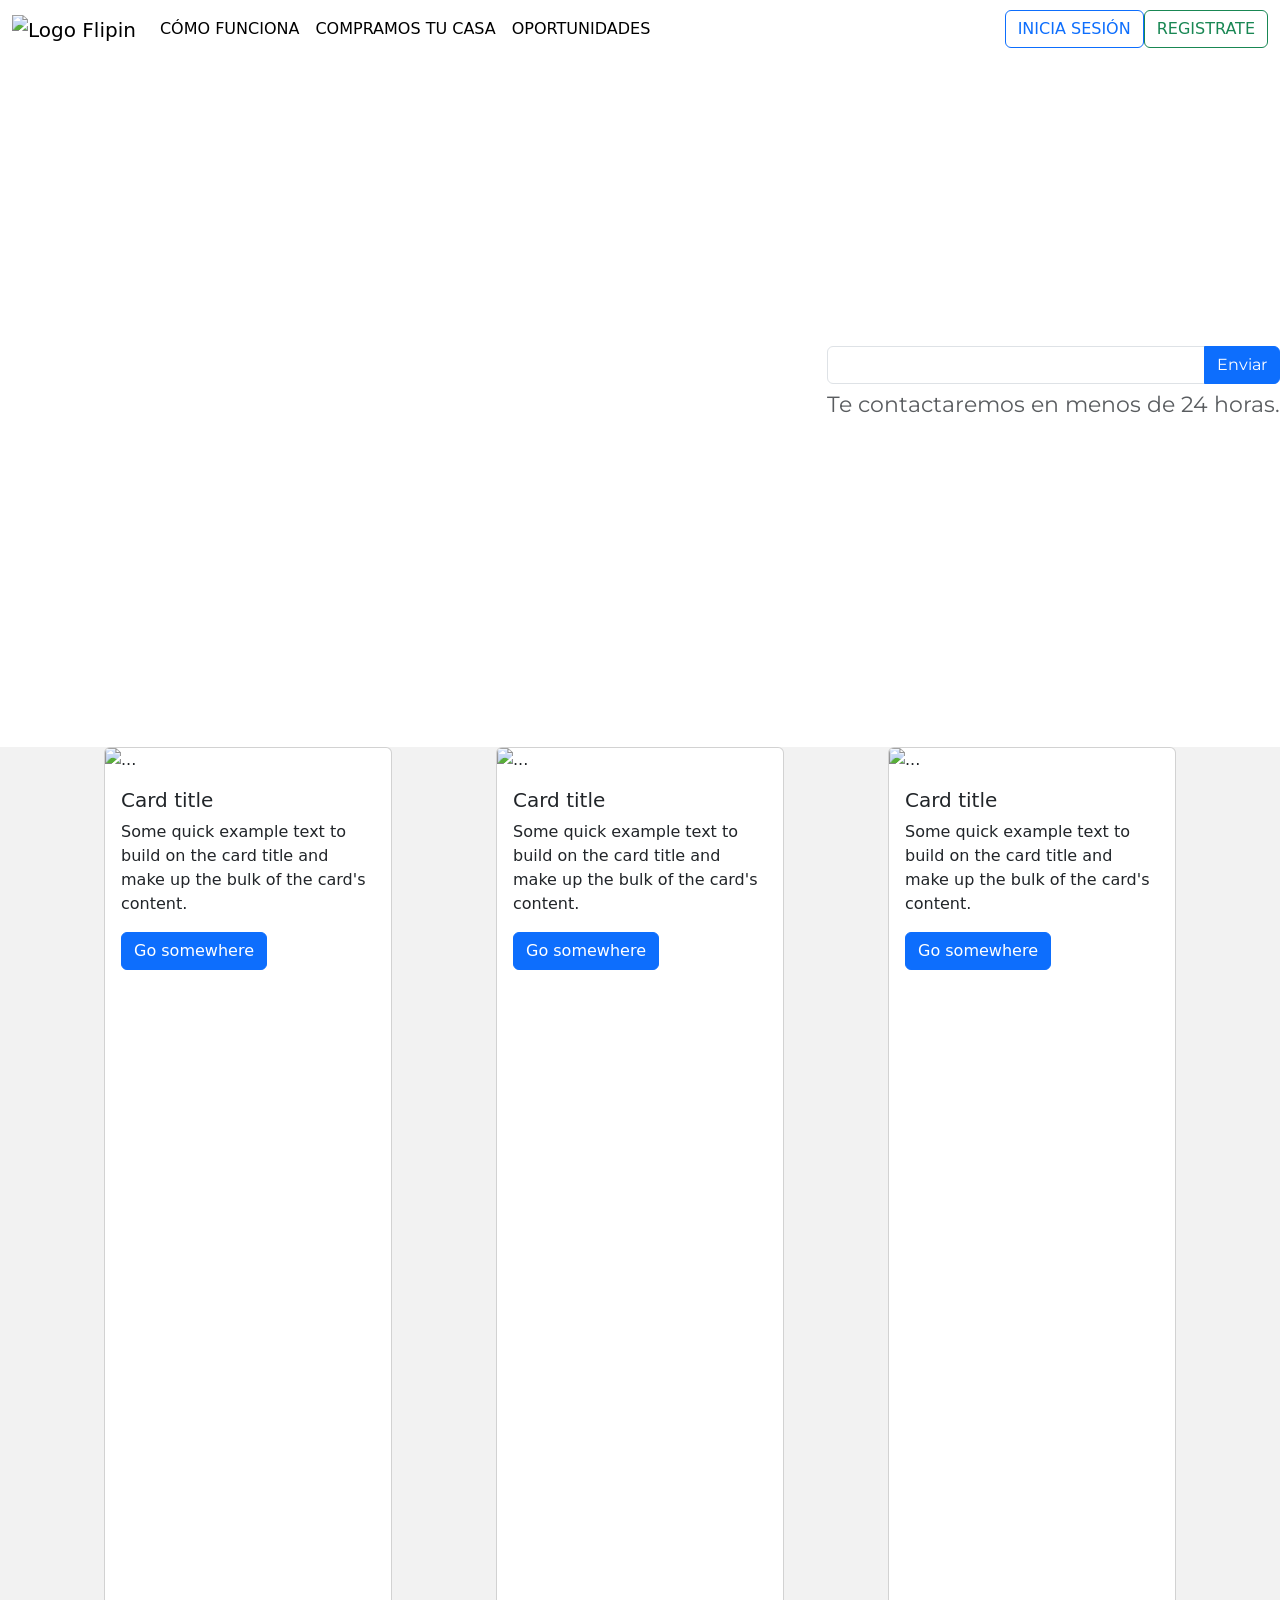
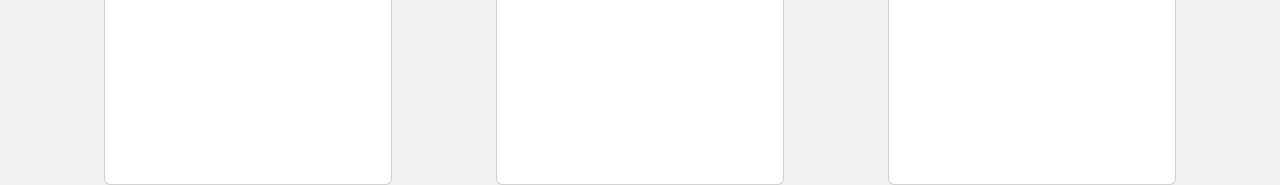
==== index.html @ d40fdd24 "Se mueve index fuera de las carpetas" ====
<!DOCTYPE html>
<html lang="en">
  <head>
    <meta charset="UTF-8" />
    <meta http-equiv="X-UA-Compatible" content="IE=edge" />
    <meta name="viewport" content="width=device-width, initial-scale=1.0" />
    <link
      href="https://cdn.jsdelivr.net/npm/bootstrap@5.1.3/dist/css/bootstrap.min.css"
      rel="stylesheet"
      integrity="sha384-1BmE4kWBq78iYhFldvKuhfTAU6auU8tT94WrHftjDbrCEXSU1oBoqyl2QvZ6jIW3"
      crossorigin="anonymous"
    />
    <link rel="stylesheet" href="./../styles/style.css" />
    <link
      href="https://fonts.googleapis.com/css2?family=Montserrat:wght@300;400;500;600;700&display=swap"
      rel="stylesheet"
    />
    <title>Flipin</title>
  </head>
  <body>
    <!-- HEADER -->
    <div class="header">
      <nav class="navbar navbar-expand-lg navbar-light bg-white">
        <div class="container-fluid">
          <a class="navbar-brand" href="#">
            <img
              id="logo-flipin"
              src="images/logo-color.svg"
              alt="Logo Flipin"
            />
          </a>
          <button
            class="navbar-toggler"
            type="button"
            data-bs-toggle="collapse"
            data-bs-target="#navbarSupportedContent"
            aria-controls="navbarSupportedContent"
            aria-expanded="false"
            aria-label="Toggle navigation"
          >
            <span class="navbar-toggler-icon"></span>
          </button>
          <div class="collapse navbar-collapse" id="navbarSupportedContent">
            <ul class="navbar-nav me-auto mb-2 mb-lg-0">
              <li class="nav-item">
                <a class="nav-link active" aria-current="page" href="#"
                  >CÓMO FUNCIONA</a
                >
              </li>
              <li class="nav-item">
                <a class="nav-link active" href="#">COMPRAMOS TU CASA</a>
              </li>
              <li class="nav-item">
                <a class="nav-link active" href="#">OPORTUNIDADES</a>
              </li>
            </ul>
            <button class="btn btn-outline-primary" type="button">
              INICIA SESIÓN
            </button>
            <button class="btn btn-outline-success" type="button">
              REGISTRATE
            </button>
          </div>
        </div>
      </nav>
    </div>
    <!-- JUMBOTRON  -->
    <div class="jumbotron">
      <video autoplay muted loop id="myVideo">
        <source src="./videos/Portada Facebook.mp4" type="video/mp4" />
      </video>
      <div class="overlay">
        <p1>
          Dale la vuelta a tus finanzas<br />
          Invierte en flipping inmobiliario
        </p1>
      </div>
      <div class="overlay2">
        <form>
          <div class="mb-3">
            <label for="exampleInputEmail1" class="form-label"
              >¿Deseas más información?</label
            >
            <div class="input-group">
                <input
              type="email"
              class="form-control"
              id="exampleInputEmail1"
              aria-describedby="emailHelp"
            />
            <button type="submit" class="btn btn-primary">Enviar</button>
            </div>            
            <div id="emailHelp" class="form-text">
              Te contactaremos en menos de 24 horas.
            </div>
          </div>
        </form>
      </div>
    </div>
    <!-- ADICIONALES -->
    <div class="adicionales">
        <div class="card" style="width: 18rem;">
            <img src="..." class="card-img-top" alt="...">
            <div class="card-body">
              <h5 class="card-title">Card title</h5>
              <p class="card-text">Some quick example text to build on the card title and make up the bulk of the card's content.</p>
              <a href="#" class="btn btn-primary">Go somewhere</a>
            </div>
          </div>
          <div class="card" style="width: 18rem;">
            <img src="..." class="card-img-top" alt="...">
            <div class="card-body">
              <h5 class="card-title">Card title</h5>
              <p class="card-text">Some quick example text to build on the card title and make up the bulk of the card's content.</p>
              <a href="#" class="btn btn-primary">Go somewhere</a>
            </div>
          </div>
          <div class="card" style="width: 18rem;">
            <img src="..." class="card-img-top" alt="...">
            <div class="card-body">
              <h5 class="card-title">Card title</h5>
              <p class="card-text">Some quick example text to build on the card title and make up the bulk of the card's content.</p>
              <a href="#" class="btn btn-primary">Go somewhere</a>
            </div>
          </div>
    </div>
  </body>
</html>
---- styles/style.css ----
.body{
    font-family: 'Montserrat', sans-serif;
    color: #fff;
}

.header{
    width: 100%;
    height: 100px;
}

#logo-flipin{
    max-width: 150px;
    height: auto;
  }

.jumbotron{
    /* width: 100%; */
    /* height: 714px; */
    background: #fff;
}

#myVideo {
    /* position: fixed; */
    /* right: 0;
    bottom: 0; */
    width: 100%;
    /* height: 714px; */
    /* min-height: 100%; */
}

.overlay {
    position:absolute;
    top: 110px; 
    width: 100%;
    text-align: center;
    z-index:1;
    font-size: 5.5vw;  
    color:#fff;
    font-family: 'Montserrat', sans-serif;
}

.overlay2 {
    position:absolute;
    top: 300px; 
    right: 0px;
    /* left: 350px; */
    /* width: 100%; */
    text-align: end;
    z-index:1;
    font-size: 2vw;  
    color:#fff;
    font-family: 'Montserrat', sans-serif;
}

.adicionales{
    background: #f2f2f2;
    height: 1038px;
    display: flex;
    justify-content: space-evenly;
}
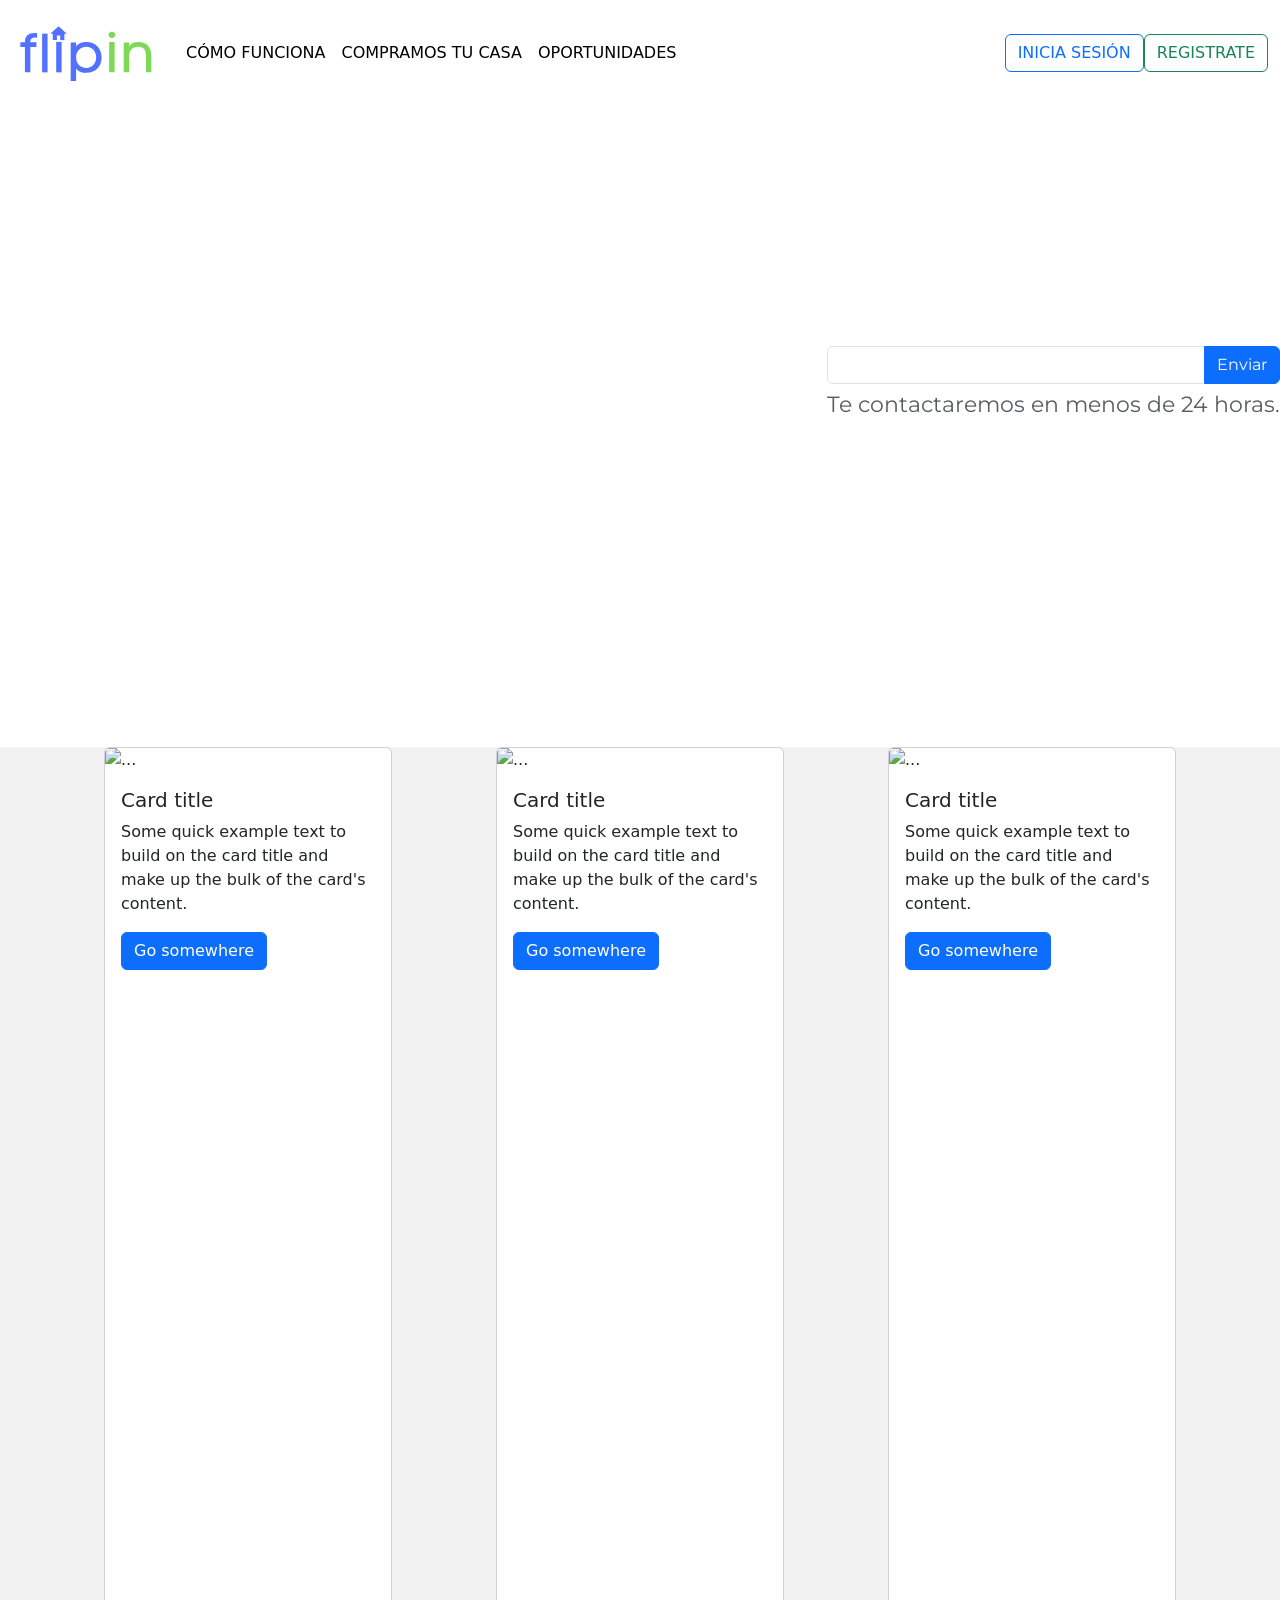
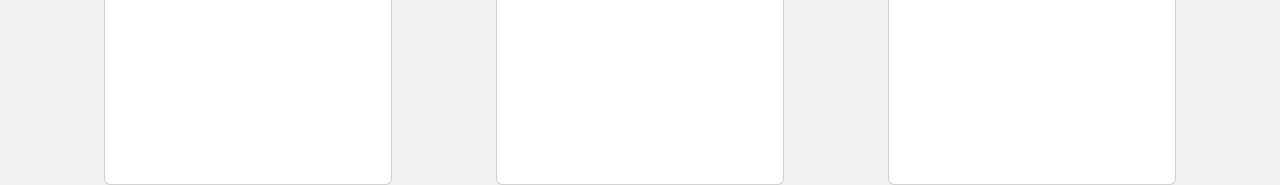
==== commit 4e3cb759: "modifico la ubicacion de los archivos" ====
--- a/index.html
+++ b/index.html
@@ -25,7 +25,7 @@
           <a class="navbar-brand" href="#">
             <img
               id="logo-flipin"
-              src="images/logo-color.svg"
+              src="./assets/images/logo-color.svg"
               alt="Logo Flipin"
             />
           </a>
@@ -67,7 +67,7 @@
     <!-- JUMBOTRON  -->
     <div class="jumbotron">
       <video autoplay muted loop id="myVideo">
-        <source src="./videos/Portada Facebook.mp4" type="video/mp4" />
+        <source src="./assets/videos/Portada Facebook.mp4" type="video/mp4" />
       </video>
       <div class="overlay">
         <p1>
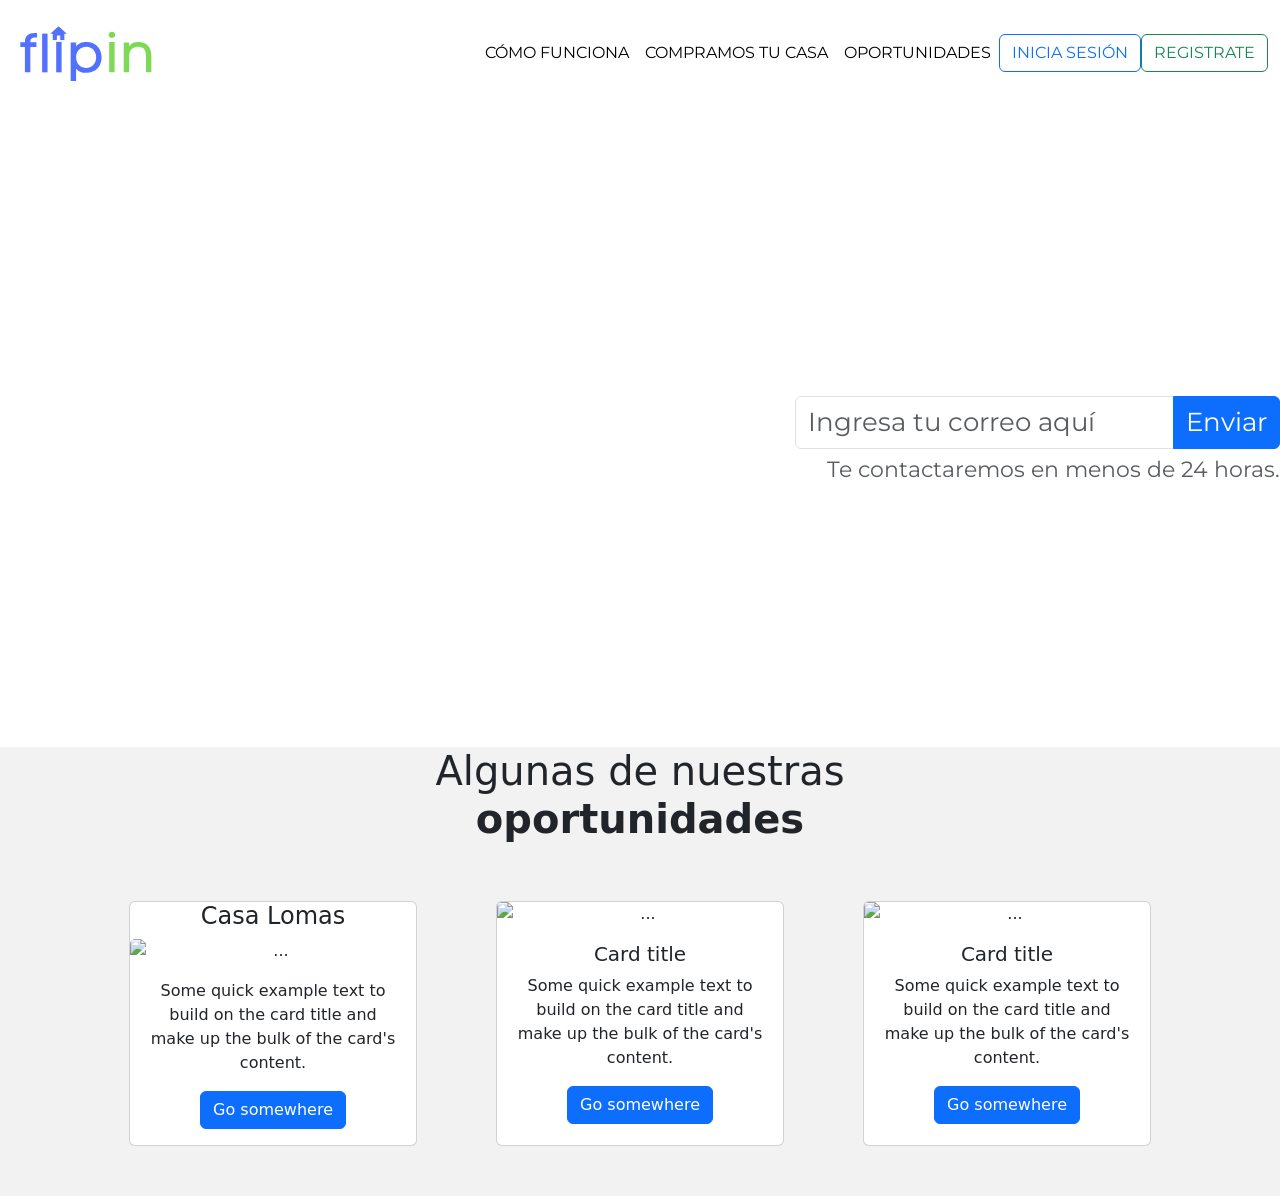
==== commit dc232f6e: "Agrego responsividad al jumbotron" ====
--- a/index.html
+++ b/index.html
@@ -10,7 +10,7 @@
       integrity="sha384-1BmE4kWBq78iYhFldvKuhfTAU6auU8tT94WrHftjDbrCEXSU1oBoqyl2QvZ6jIW3"
       crossorigin="anonymous"
     />
-    <link rel="stylesheet" href="./../styles/style.css" />
+    <link rel="stylesheet" href="./styles/style.css" />
     <link
       href="https://fonts.googleapis.com/css2?family=Montserrat:wght@300;400;500;600;700&display=swap"
       rel="stylesheet"
@@ -82,14 +82,15 @@
               >¿Deseas más información?</label
             >
             <div class="input-group">
-                <input
-              type="email"
-              class="form-control"
-              id="exampleInputEmail1"
-              aria-describedby="emailHelp"
-            />
-            <button type="submit" class="btn btn-primary">Enviar</button>
-            </div>            
+              <input
+                type="email"
+                class="form-control"
+                id="exampleInputEmail1"
+                aria-describedby="emailHelp"
+                placeholder="Ingresa tu correo aquí"
+              />
+              <button type="submit" class="btn btn-primary">Enviar</button>
+            </div>
             <div id="emailHelp" class="form-text">
               Te contactaremos en menos de 24 horas.
             </div>
@@ -99,30 +100,46 @@
     </div>
     <!-- ADICIONALES -->
     <div class="adicionales">
-        <div class="card" style="width: 18rem;">
-            <img src="..." class="card-img-top" alt="...">
-            <div class="card-body">
-              <h5 class="card-title">Card title</h5>
-              <p class="card-text">Some quick example text to build on the card title and make up the bulk of the card's content.</p>
-              <a href="#" class="btn btn-primary">Go somewhere</a>
-            </div>
+      <!-- titulo -->
+      <div>
+        <h1>Algunas de nuestras<br><b>oportunidades</b></h1>
+      </div>
+      <!-- cards -->
+      <div class="container-cards">
+        <div class="card" style="width: 18rem">
+          <h4 class="card-title">Casa Lomas</h4>
+          <img src="..." class="card-img-top" alt="..." />
+          <div class="card-body">
+            <p class="card-text">
+              Some quick example text to build on the card title and make up the
+              bulk of the card's content.
+            </p>
+            <a href="#" class="btn btn-primary">Go somewhere</a>
           </div>
-          <div class="card" style="width: 18rem;">
-            <img src="..." class="card-img-top" alt="...">
-            <div class="card-body">
-              <h5 class="card-title">Card title</h5>
-              <p class="card-text">Some quick example text to build on the card title and make up the bulk of the card's content.</p>
-              <a href="#" class="btn btn-primary">Go somewhere</a>
-            </div>
+        </div>
+        <div class="card" style="width: 18rem">
+          <img src="..." class="card-img-top" alt="..." />
+          <div class="card-body">
+            <h5 class="card-title">Card title</h5>
+            <p class="card-text">
+              Some quick example text to build on the card title and make up the
+              bulk of the card's content.
+            </p>
+            <a href="#" class="btn btn-primary">Go somewhere</a>
           </div>
-          <div class="card" style="width: 18rem;">
-            <img src="..." class="card-img-top" alt="...">
-            <div class="card-body">
-              <h5 class="card-title">Card title</h5>
-              <p class="card-text">Some quick example text to build on the card title and make up the bulk of the card's content.</p>
-              <a href="#" class="btn btn-primary">Go somewhere</a>
-            </div>
+        </div>
+        <div class="card" style="width: 18rem">
+          <img src="..." class="card-img-top" alt="..." />
+          <div class="card-body">
+            <h5 class="card-title">Card title</h5>
+            <p class="card-text">
+              Some quick example text to build on the card title and make up the
+              bulk of the card's content.
+            </p>
+            <a href="#" class="btn btn-primary">Go somewhere</a>
           </div>
+        </div>
+      </div>
     </div>
   </body>
 </html>
--- a/styles/style.css
+++ b/styles/style.css
@@ -1,11 +1,7 @@
-.body{
-    font-family: 'Montserrat', sans-serif;
-    color: #fff;
-}
-
 .header{
     width: 100%;
     height: 100px;
+    font-family: 'Montserrat', sans-serif;
 }
 
 #logo-flipin{
@@ -52,9 +48,77 @@
     font-family: 'Montserrat', sans-serif;
 }
 
+.input-group>.form-control, .input-group>.form-select{
+    font-size: 2vw;
+}
+
+.input-group .btn {
+    position: relative;
+    z-index: 2;
+    font-size: 2vw;
+}
+
 .adicionales{
     background: #f2f2f2;
-    height: 1038px;
+    text-align: center;
+}
+
+.container-cards{
     display: flex;
     justify-content: space-evenly;
+    padding: 50px;
+}
+
+.card-title{
+text-align: center;
+}
+
+
+
+
+
+/*#######MEDIA QUERIES#######*/
+
+/* Size web */
+@media (min-width: 1280px) and (max-width: 1440px) {
+    .navbar-expand-lg .navbar-collapse {
+        display: flex;
+        flex: none;
+    }
+
+    .overlay2{
+        top: 350px;
+    }
+}
+
+/* Size tablet */
+@media (min-width: 768px) and (max-width: 991px) {
+    .overlay2{
+        top: 250px;
+    }
+}
+
+/* Size tablet-landscape */
+@media (min-width: 992px) and (max-width: 1280px) {
+    .navbar-expand-lg .navbar-collapse {
+        display: flex;
+        flex: none;
+    }
+}
+
+/* Size mobile */
+@media (max-width: 478px) {
+
+    .overlay2{
+        top: 180px;
+    }
+}
+
+
+
+/* Size mobile-landscape */
+@media (max-width: 850px) and (orientation: landscape) {
+    .overlay2{
+        top: 240px;
+    }
 }
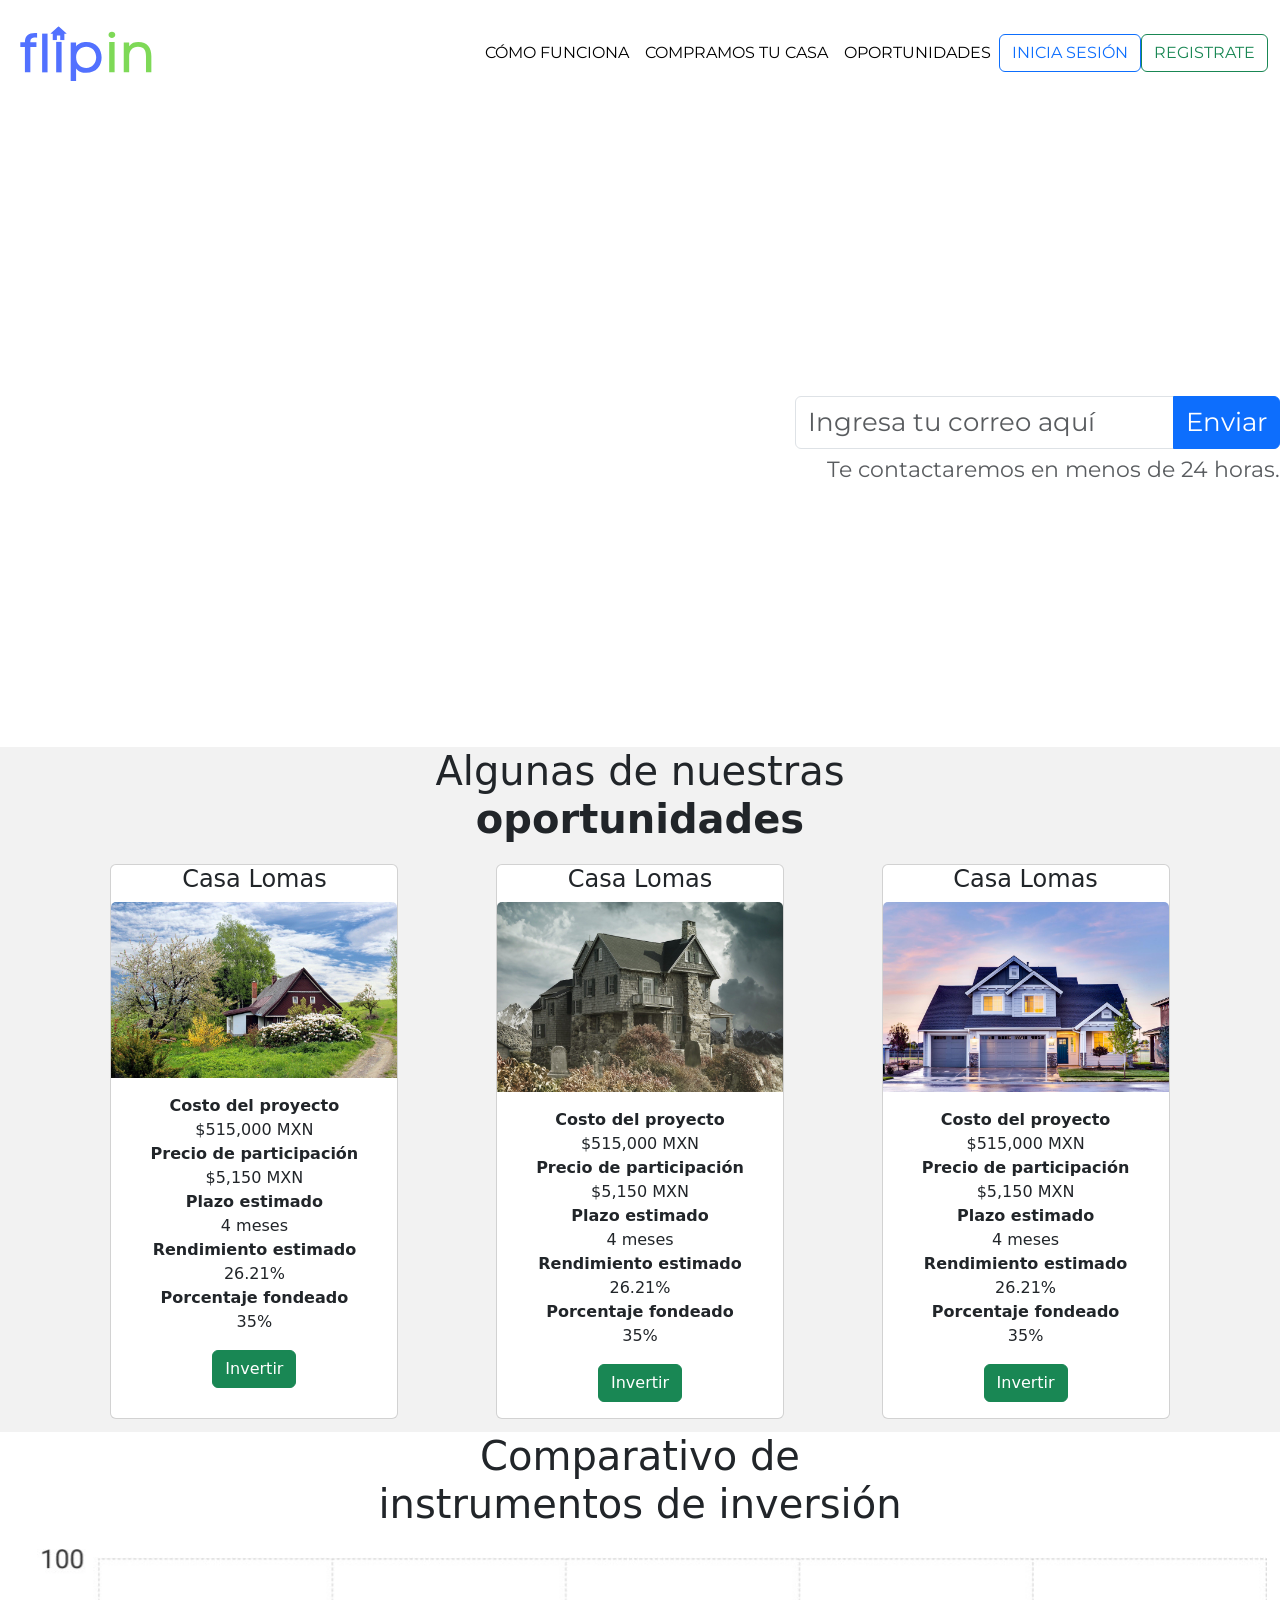
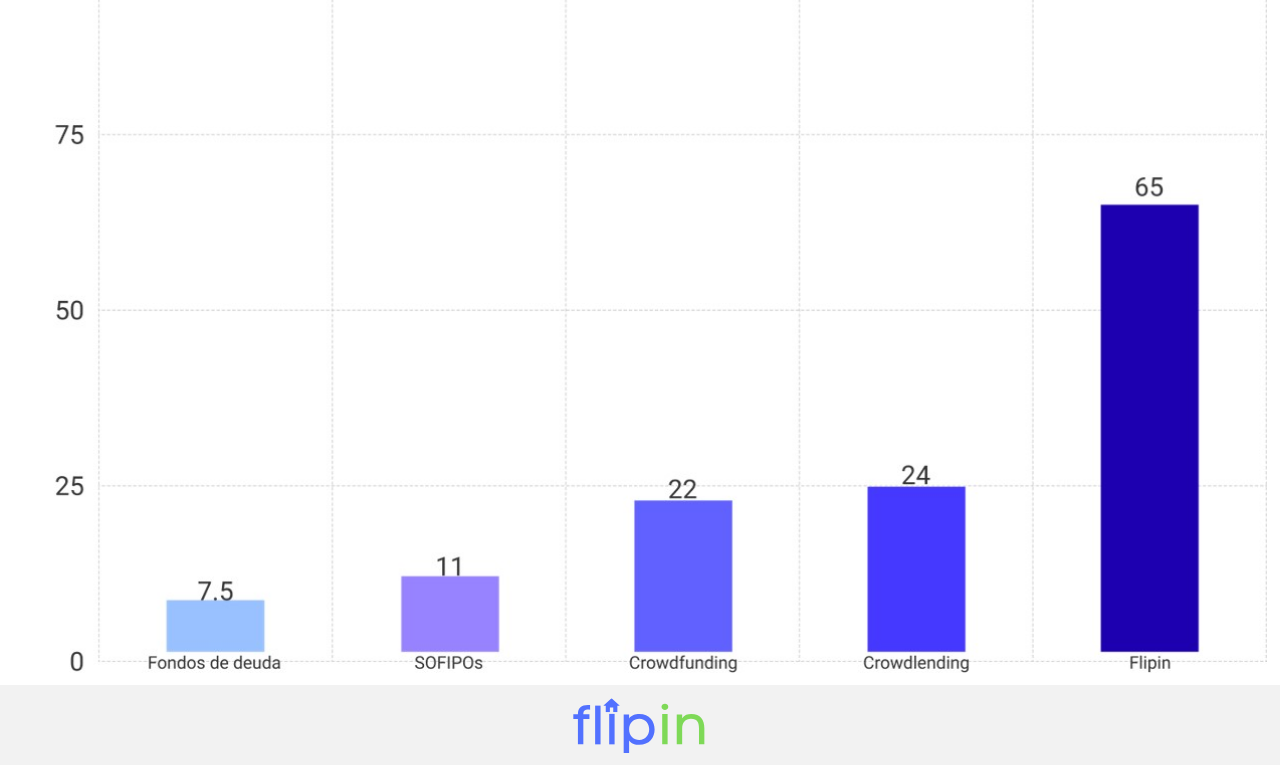
==== commit df5fc70b: "Agrego seccion blog y adicionales" ====
--- a/index.html
+++ b/index.html
@@ -98,8 +98,8 @@
         </form>
       </div>
     </div>
-    <!-- ADICIONALES -->
-    <div class="adicionales">
+    <!-- BLOG -->
+    <div class="blog">
       <!-- titulo -->
       <div>
         <h1>Algunas de nuestras<br><b>oportunidades</b></h1>
@@ -108,38 +108,64 @@
       <div class="container-cards">
         <div class="card" style="width: 18rem">
           <h4 class="card-title">Casa Lomas</h4>
-          <img src="..." class="card-img-top" alt="..." />
+          <img src="./assets/images/casa1.jpg" class="card-img-top" alt="..." />
           <div class="card-body">
             <p class="card-text">
-              Some quick example text to build on the card title and make up the
-              bulk of the card's content.
+              <b>Costo del proyecto</b><br>$515,000 MXN<br>
+              <b>Precio de participación</b><br>$5,150 MXN<br>
+              <b>Plazo estimado</b><br>4 meses<br>
+              <b>Rendimiento estimado</b><br>26.21%<br>
+              <b>Porcentaje fondeado</b><br>35%<br>
             </p>
-            <a href="#" class="btn btn-primary">Go somewhere</a>
+            <a href="#" class="btn btn-success">Invertir</a>
           </div>
         </div>
         <div class="card" style="width: 18rem">
-          <img src="..." class="card-img-top" alt="..." />
+          <h4 class="card-title">Casa Lomas</h4>
+          <img src="./assets/images/casa2.jpg" class="card-img-top" alt="..." />
           <div class="card-body">
-            <h5 class="card-title">Card title</h5>
             <p class="card-text">
-              Some quick example text to build on the card title and make up the
-              bulk of the card's content.
+              <b>Costo del proyecto</b><br>$515,000 MXN<br>
+              <b>Precio de participación</b><br>$5,150 MXN<br>
+              <b>Plazo estimado</b><br>4 meses<br>
+              <b>Rendimiento estimado</b><br>26.21%<br>
+              <b>Porcentaje fondeado</b><br>35%<br>
             </p>
-            <a href="#" class="btn btn-primary">Go somewhere</a>
+            <a href="#" class="btn btn-success">Invertir</a>
           </div>
         </div>
         <div class="card" style="width: 18rem">
-          <img src="..." class="card-img-top" alt="..." />
+          <h4 class="card-title">Casa Lomas</h4>
+          <img src="./assets/images/casa3.jpg" class="card-img-top" alt="..." />
           <div class="card-body">
-            <h5 class="card-title">Card title</h5>
             <p class="card-text">
-              Some quick example text to build on the card title and make up the
-              bulk of the card's content.
+              <b>Costo del proyecto</b><br>$515,000 MXN<br>
+              <b>Precio de participación</b><br>$5,150 MXN<br>
+              <b>Plazo estimado</b><br>4 meses<br>
+              <b>Rendimiento estimado</b><br>26.21%<br>
+              <b>Porcentaje fondeado</b><br>35%<br>
             </p>
-            <a href="#" class="btn btn-primary">Go somewhere</a>
+            <a href="#" class="btn btn-success">Invertir</a>
           </div>
         </div>
       </div>
     </div>
+    <!-- ADICIONALES -->
+    <div class="adicionales">
+      <h1>Comparativo de<br>instrumentos de inversión</h1>
+      <div class="chart">
+        <img id="chart-comparativo"
+        src="./assets/images/chart.jpg"
+        alt="Comparativo de instrumentos" />
+      </div>
+    </div>
+    <div class="footer">
+      <img
+      id="logo-flipin"
+      src="./assets/images/logo-color.svg"
+      alt="Logo Flipin"
+    />
+    </div>
+    <script src="https://cdn.jsdelivr.net/npm/bootstrap@5.1.3/dist/js/bootstrap.bundle.min.js" integrity="sha384-ka7Sk0Gln4gmtz2MlQnikT1wXgYsOg+OMhuP+IlRH9sENBO0LRn5q+8nbTov4+1p" crossorigin="anonymous"></script>
   </body>
 </html>
--- a/styles/style.css
+++ b/styles/style.css
@@ -10,18 +10,11 @@
   }
 
 .jumbotron{
-    /* width: 100%; */
-    /* height: 714px; */
     background: #fff;
 }
 
 #myVideo {
-    /* position: fixed; */
-    /* right: 0;
-    bottom: 0; */
     width: 100%;
-    /* height: 714px; */
-    /* min-height: 100%; */
 }
 
 .overlay {
@@ -39,8 +32,6 @@
     position:absolute;
     top: 300px; 
     right: 0px;
-    /* left: 350px; */
-    /* width: 100%; */
     text-align: end;
     z-index:1;
     font-size: 2vw;  
@@ -58,7 +49,7 @@
     font-size: 2vw;
 }
 
-.adicionales{
+.blog{
     background: #f2f2f2;
     text-align: center;
 }
@@ -66,16 +57,28 @@
 .container-cards{
     display: flex;
     justify-content: space-evenly;
-    padding: 50px;
+    padding: 1%;
 }
 
 .card-title{
 text-align: center;
 }
 
+.adicionales{
+    background: #fff;
+    text-align: center;
+}
 
+#chart-comparativo{
+    width: 100%;
+    height: auto;
+    padding: 1%;
+}
 
-
+.footer{
+    background: #f2f2f2;
+    text-align: center;
+}
 
 /*#######MEDIA QUERIES#######*/
 
@@ -110,7 +113,14 @@
 @media (max-width: 478px) {
 
     .overlay2{
-        top: 180px;
+        top: 170px;
+    }
+}
+
+@media (min-width: 479px) and (max-width: 767px) {
+
+    .overlay2{
+        top: 200px;
     }
 }
 
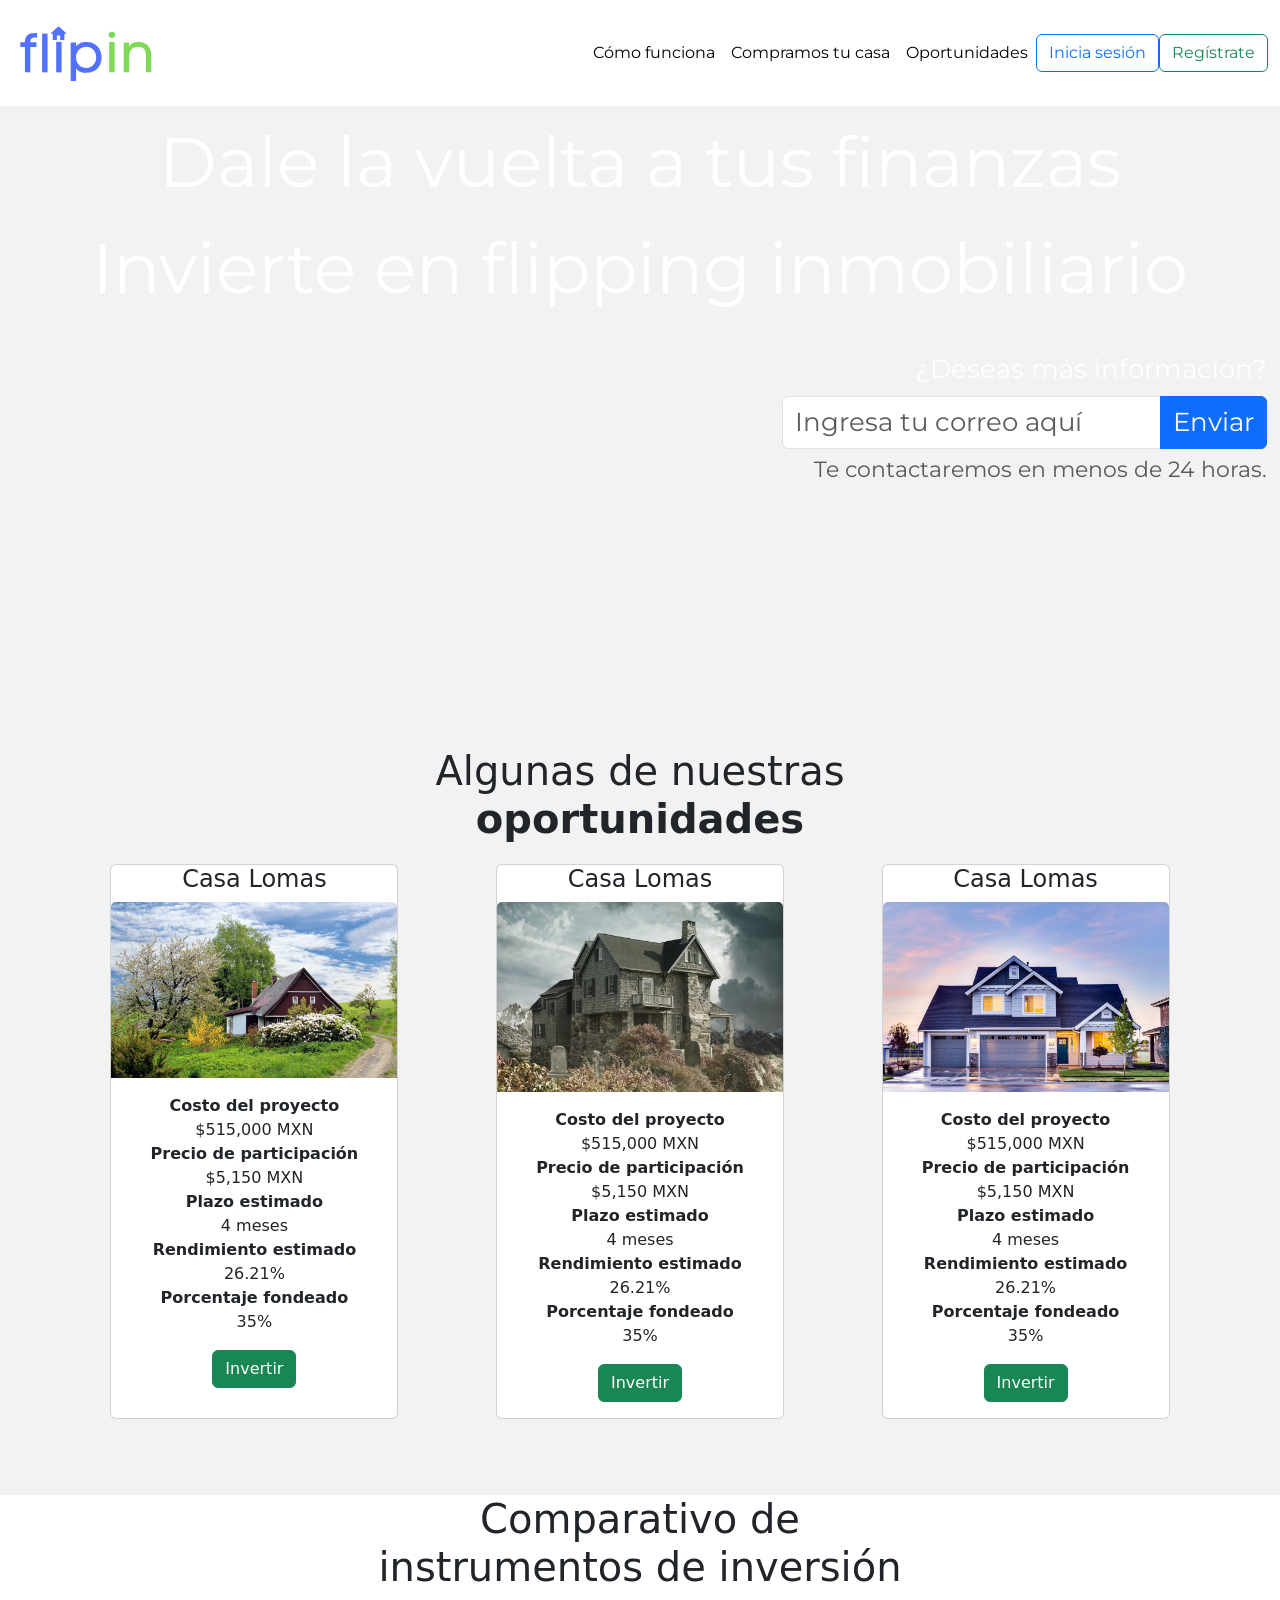
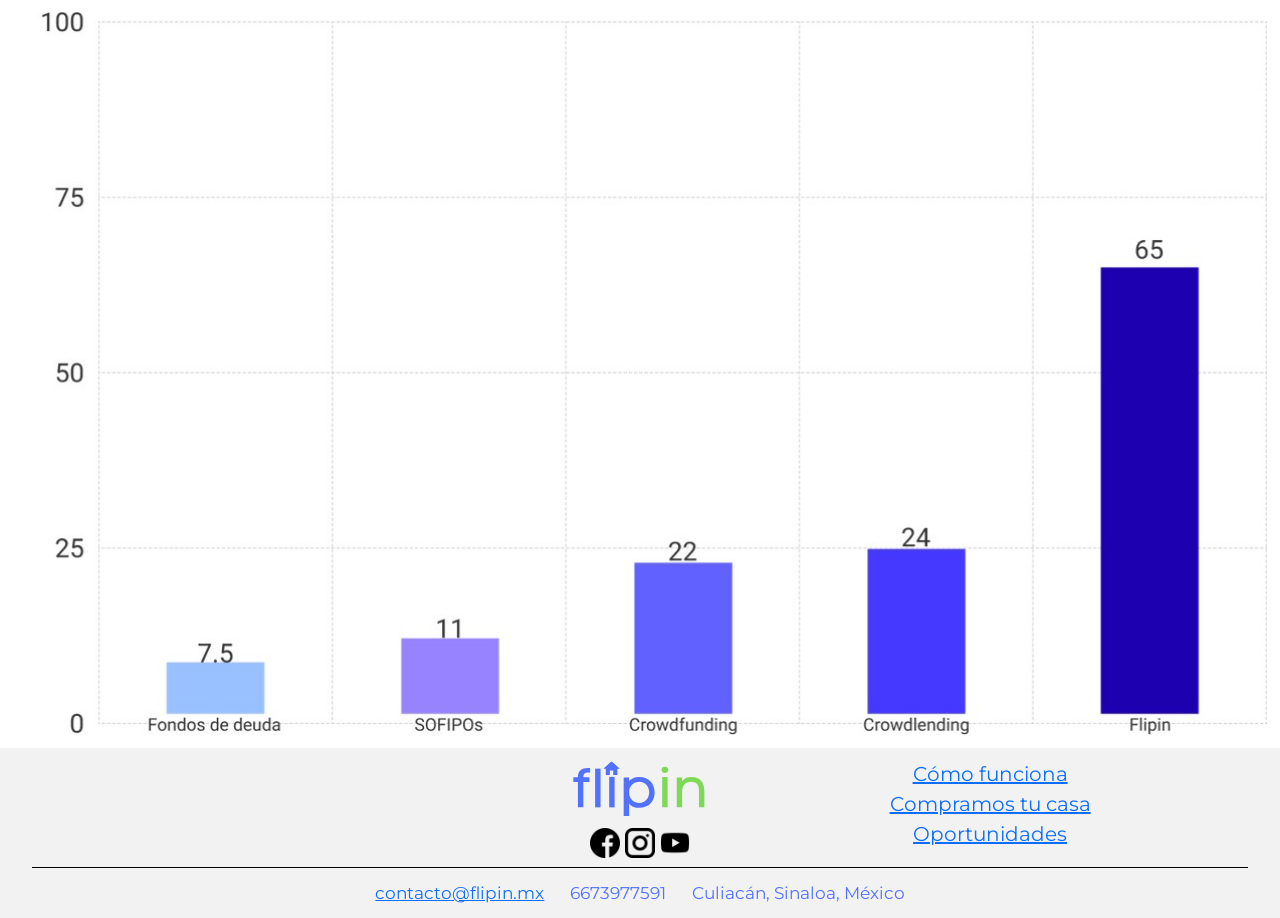
==== commit 8cd65b79: "Se termina footer y se agrega responsividad" ====
--- a/index.html
+++ b/index.html
@@ -1,171 +1,181 @@
 <!DOCTYPE html>
 <html lang="en">
-  <head>
-    <meta charset="UTF-8" />
-    <meta http-equiv="X-UA-Compatible" content="IE=edge" />
-    <meta name="viewport" content="width=device-width, initial-scale=1.0" />
-    <link
-      href="https://cdn.jsdelivr.net/npm/bootstrap@5.1.3/dist/css/bootstrap.min.css"
-      rel="stylesheet"
-      integrity="sha384-1BmE4kWBq78iYhFldvKuhfTAU6auU8tT94WrHftjDbrCEXSU1oBoqyl2QvZ6jIW3"
-      crossorigin="anonymous"
-    />
-    <link rel="stylesheet" href="./styles/style.css" />
-    <link
-      href="https://fonts.googleapis.com/css2?family=Montserrat:wght@300;400;500;600;700&display=swap"
-      rel="stylesheet"
-    />
-    <title>Flipin</title>
-  </head>
-  <body>
-    <!-- HEADER -->
-    <div class="header">
-      <nav class="navbar navbar-expand-lg navbar-light bg-white">
-        <div class="container-fluid">
-          <a class="navbar-brand" href="#">
-            <img
-              id="logo-flipin"
-              src="./assets/images/logo-color.svg"
-              alt="Logo Flipin"
-            />
-          </a>
-          <button
-            class="navbar-toggler"
-            type="button"
-            data-bs-toggle="collapse"
-            data-bs-target="#navbarSupportedContent"
-            aria-controls="navbarSupportedContent"
-            aria-expanded="false"
-            aria-label="Toggle navigation"
-          >
-            <span class="navbar-toggler-icon"></span>
+
+<head>
+  <meta charset="UTF-8" />
+  <meta http-equiv="X-UA-Compatible" content="IE=edge" />
+  <meta name="viewport" content="width=device-width, initial-scale=1.0" />
+  <link href="https://cdn.jsdelivr.net/npm/bootstrap@5.1.3/dist/css/bootstrap.min.css" rel="stylesheet"
+    integrity="sha384-1BmE4kWBq78iYhFldvKuhfTAU6auU8tT94WrHftjDbrCEXSU1oBoqyl2QvZ6jIW3" crossorigin="anonymous" />
+  <link rel="stylesheet" href="./styles/style.css" />
+  <link href="https://fonts.googleapis.com/css2?family=Montserrat:wght@300;400;500;600;700&display=swap"
+    rel="stylesheet" />
+  <title>Flipin</title>
+</head>
+
+<body>
+  <!-- HEADER -->
+  <div class="header">
+    <nav class="navbar navbar-expand-lg navbar-light bg-white">
+      <div class="container-fluid">
+        <a class="navbar-brand" href="index.html">
+          <img id="logo-flipin" src="./assets/images/logo-color.svg" alt="Logo Flipin" />
+        </a>
+        <button class="navbar-toggler" type="button" data-bs-toggle="collapse" data-bs-target="#navbarSupportedContent"
+          aria-controls="navbarSupportedContent" aria-expanded="false" aria-label="Toggle navigation">
+          <span class="navbar-toggler-icon"></span>
+        </button>
+        <div class="collapse navbar-collapse" id="navbarSupportedContent">
+          <ul class="navbar-nav me-auto mb-2 mb-lg-0">
+            <li class="nav-item">
+              <a class="nav-link active" aria-current="page" href="#">Cómo funciona</a>
+            </li>
+            <li class="nav-item">
+              <a class="nav-link active" href="#">Compramos tu casa</a>
+            </li>
+            <li class="nav-item">
+              <a class="nav-link active" href="#">Oportunidades</a>
+            </li>
+          </ul>
+          <button class="btn btn-outline-primary" type="button">
+            Inicia sesión
           </button>
-          <div class="collapse navbar-collapse" id="navbarSupportedContent">
-            <ul class="navbar-nav me-auto mb-2 mb-lg-0">
-              <li class="nav-item">
-                <a class="nav-link active" aria-current="page" href="#"
-                  >CÓMO FUNCIONA</a
-                >
-              </li>
-              <li class="nav-item">
-                <a class="nav-link active" href="#">COMPRAMOS TU CASA</a>
-              </li>
-              <li class="nav-item">
-                <a class="nav-link active" href="#">OPORTUNIDADES</a>
-              </li>
-            </ul>
-            <button class="btn btn-outline-primary" type="button">
-              INICIA SESIÓN
-            </button>
-            <button class="btn btn-outline-success" type="button">
-              REGISTRATE
-            </button>
+          <button class="btn btn-outline-success" type="button">
+            Regístrate
+          </button>
+        </div>
+      </div>
+    </nav>
+  </div>
+  <!-- JUMBOTRON  -->
+  <div class="jumbotron">
+    <video autoplay muted loop id="myVideo">
+      <source src="./assets/videos/Portada Facebook.mp4" type="video/mp4" />
+    </video>
+    <div class="overlay">
+      <p1>
+        Dale la vuelta a tus finanzas<br />
+        Invierte en flipping inmobiliario
+      </p1>
+    </div>
+    <div class="grupoFormulario">
+      <form>
+        <div class="mb-3">
+          <label for="exampleInputEmail1" class="form-label">¿Deseas más información?</label>
+          <div class="input-group">
+            <input type="email" class="form-control" id="exampleInputEmail1" aria-describedby="emailHelp"
+              placeholder="Ingresa tu correo aquí" />
+            <button type="submit" class="btn btn-primary">Enviar</button>
+          </div>
+          <div id="emailHelp" class="form-text">
+            Te contactaremos en menos de 24 horas.
           </div>
         </div>
-      </nav>
+      </form>
     </div>
-    <!-- JUMBOTRON  -->
-    <div class="jumbotron">
-      <video autoplay muted loop id="myVideo">
-        <source src="./assets/videos/Portada Facebook.mp4" type="video/mp4" />
-      </video>
-      <div class="overlay">
-        <p1>
-          Dale la vuelta a tus finanzas<br />
-          Invierte en flipping inmobiliario
-        </p1>
+  </div>
+  <!-- BLOG -->
+  <div class="blog">
+    <!-- titulo -->
+    <div>
+      <h1>Algunas de nuestras<br><b>oportunidades</b></h1>
+    </div>
+    <!-- cards -->
+    <div class="container-cards">
+      <div class="card" style="width: 18rem">
+        <h4 class="card-title">Casa Lomas</h4>
+        <img src="./assets/images/casa1.jpg" class="card-img-top" alt="..." />
+        <div class="card-body">
+          <p class="card-text">
+            <b>Costo del proyecto</b><br>$515,000 MXN<br>
+            <b>Precio de participación</b><br>$5,150 MXN<br>
+            <b>Plazo estimado</b><br>4 meses<br>
+            <b>Rendimiento estimado</b><br>26.21%<br>
+            <b>Porcentaje fondeado</b><br>35%<br>
+          </p>
+          <a href="#" class="btn btn-success">Invertir</a>
+        </div>
       </div>
-      <div class="overlay2">
-        <form>
-          <div class="mb-3">
-            <label for="exampleInputEmail1" class="form-label"
-              >¿Deseas más información?</label
-            >
-            <div class="input-group">
-              <input
-                type="email"
-                class="form-control"
-                id="exampleInputEmail1"
-                aria-describedby="emailHelp"
-                placeholder="Ingresa tu correo aquí"
-              />
-              <button type="submit" class="btn btn-primary">Enviar</button>
-            </div>
-            <div id="emailHelp" class="form-text">
-              Te contactaremos en menos de 24 horas.
-            </div>
-          </div>
-        </form>
+      <div class="card" style="width: 18rem">
+        <h4 class="card-title">Casa Lomas</h4>
+        <img src="./assets/images/casa2.jpg" class="card-img-top" alt="..." />
+        <div class="card-body">
+          <p class="card-text">
+            <b>Costo del proyecto</b><br>$515,000 MXN<br>
+            <b>Precio de participación</b><br>$5,150 MXN<br>
+            <b>Plazo estimado</b><br>4 meses<br>
+            <b>Rendimiento estimado</b><br>26.21%<br>
+            <b>Porcentaje fondeado</b><br>35%<br>
+          </p>
+          <a href="#" class="btn btn-success">Invertir</a>
+        </div>
       </div>
-    </div>
-    <!-- BLOG -->
-    <div class="blog">
-      <!-- titulo -->
-      <div>
-        <h1>Algunas de nuestras<br><b>oportunidades</b></h1>
-      </div>
-      <!-- cards -->
-      <div class="container-cards">
-        <div class="card" style="width: 18rem">
-          <h4 class="card-title">Casa Lomas</h4>
-          <img src="./assets/images/casa1.jpg" class="card-img-top" alt="..." />
-          <div class="card-body">
-            <p class="card-text">
-              <b>Costo del proyecto</b><br>$515,000 MXN<br>
-              <b>Precio de participación</b><br>$5,150 MXN<br>
-              <b>Plazo estimado</b><br>4 meses<br>
-              <b>Rendimiento estimado</b><br>26.21%<br>
-              <b>Porcentaje fondeado</b><br>35%<br>
-            </p>
-            <a href="#" class="btn btn-success">Invertir</a>
-          </div>
-        </div>
-        <div class="card" style="width: 18rem">
-          <h4 class="card-title">Casa Lomas</h4>
-          <img src="./assets/images/casa2.jpg" class="card-img-top" alt="..." />
-          <div class="card-body">
-            <p class="card-text">
-              <b>Costo del proyecto</b><br>$515,000 MXN<br>
-              <b>Precio de participación</b><br>$5,150 MXN<br>
-              <b>Plazo estimado</b><br>4 meses<br>
-              <b>Rendimiento estimado</b><br>26.21%<br>
-              <b>Porcentaje fondeado</b><br>35%<br>
-            </p>
-            <a href="#" class="btn btn-success">Invertir</a>
-          </div>
-        </div>
-        <div class="card" style="width: 18rem">
-          <h4 class="card-title">Casa Lomas</h4>
-          <img src="./assets/images/casa3.jpg" class="card-img-top" alt="..." />
-          <div class="card-body">
-            <p class="card-text">
-              <b>Costo del proyecto</b><br>$515,000 MXN<br>
-              <b>Precio de participación</b><br>$5,150 MXN<br>
-              <b>Plazo estimado</b><br>4 meses<br>
-              <b>Rendimiento estimado</b><br>26.21%<br>
-              <b>Porcentaje fondeado</b><br>35%<br>
-            </p>
-            <a href="#" class="btn btn-success">Invertir</a>
-          </div>
+      <div class="card" style="width: 18rem">
+        <h4 class="card-title">Casa Lomas</h4>
+        <img src="./assets/images/casa3.jpg" class="card-img-top" alt="..." />
+        <div class="card-body">
+          <p class="card-text">
+            <b>Costo del proyecto</b><br>$515,000 MXN<br>
+            <b>Precio de participación</b><br>$5,150 MXN<br>
+            <b>Plazo estimado</b><br>4 meses<br>
+            <b>Rendimiento estimado</b><br>26.21%<br>
+            <b>Porcentaje fondeado</b><br>35%<br>
+          </p>
+          <a href="#" class="btn btn-success">Invertir</a>
         </div>
       </div>
     </div>
-    <!-- ADICIONALES -->
-    <div class="adicionales">
-      <h1>Comparativo de<br>instrumentos de inversión</h1>
-      <div class="chart">
-        <img id="chart-comparativo"
-        src="./assets/images/chart.jpg"
-        alt="Comparativo de instrumentos" />
+  </div>
+  <!-- ADICIONALES -->
+  <div class="adicionales">
+    <h1>Comparativo de<br>instrumentos de inversión</h1>
+    <div class="chart">
+      <img id="chart-comparativo" src="./assets/images/chart.jpg" alt="Comparativo de instrumentos" />
+    </div>
+  </div>
+  <!-- FOOTER -->
+  <div class="footer">
+    <div class="footer-container">
+      <!-- Dummy div -->
+      <div>
+      </div>
+      <div class="logo-redes">
+        <img id="logo-flipin" src="./assets/images/logo-color.svg" alt="Logo Flipin" />
+        <div>
+          <a href="https://www.facebook.com/flipin.mx/" target="_blank"><img id="redes"
+              src="./assets/images/facebook.png" alt="Logo Facebook" /></a>
+          <a href="https://www.instagram.com/flipin.mx/" target="_blank"><img id="redes"
+              src="./assets/images/instagram.png" alt="Logo Instagram" /></a>
+          <a href="https://www.instagram.com/flipin.mx/" target="_blank"><img id="redes"
+              src="./assets/images/youtube.png" alt="Logo youtube" /></a>
+        </div>
+      </div>
+      <div class="secciones">
+        <ul style="list-style: none; line-height: 150%">
+          <a href="#"><li>Cómo funciona</li></a>  
+          <a href="#"><li>Compramos tu casa</li></a>
+          <a href="#"><li>Oportunidades</li></a>                        
+        </ul>
       </div>
     </div>
-    <div class="footer">
-      <img
-      id="logo-flipin"
-      src="./assets/images/logo-color.svg"
-      alt="Logo Flipin"
-    />
+    <div class="barra">
     </div>
-    <script src="https://cdn.jsdelivr.net/npm/bootstrap@5.1.3/dist/js/bootstrap.bundle.min.js" integrity="sha384-ka7Sk0Gln4gmtz2MlQnikT1wXgYsOg+OMhuP+IlRH9sENBO0LRn5q+8nbTov4+1p" crossorigin="anonymous"></script>
-  </body>
-</html>
+    <div class="contacto">
+      <div class="info-contacto">
+        <a href="mailto:contacto@flipin.mx">contacto@flipin.mx</a>
+      </div>
+      <div class="info-contacto">
+        6673977591
+      </div>
+      <div class="info-contacto">
+        Culiacán, Sinaloa, México
+      </div>
+    </div>
+
+  </div>
+  <script src="https://cdn.jsdelivr.net/npm/bootstrap@5.1.3/dist/js/bootstrap.bundle.min.js"
+    integrity="sha384-ka7Sk0Gln4gmtz2MlQnikT1wXgYsOg+OMhuP+IlRH9sENBO0LRn5q+8nbTov4+1p"
+    crossorigin="anonymous"></script>
+</body>
+
+</html>
--- a/styles/style.css
+++ b/styles/style.css
@@ -5,16 +5,18 @@
 }
 
 #logo-flipin{
+    width: 100%;
     max-width: 150px;
     height: auto;
   }
 
 .jumbotron{
-    background: #fff;
+    background: #f2f2f2;
 }
 
 #myVideo {
     width: 100%;
+    height: auto;
 }
 
 .overlay {
@@ -28,10 +30,10 @@
     font-family: 'Montserrat', sans-serif;
 }
 
-.overlay2 {
+.grupoFormulario {
     position:absolute;
     top: 300px; 
-    right: 0px;
+    right: 1%;
     text-align: end;
     z-index:1;
     font-size: 2vw;  
@@ -56,8 +58,13 @@
 
 .container-cards{
     display: flex;
+    flex-wrap: wrap;
     justify-content: space-evenly;
     padding: 1%;
+}
+
+.card{
+    margin-bottom: 5%;
 }
 
 .card-title{
@@ -80,6 +87,46 @@
     text-align: center;
 }
 
+.footer-container{
+    display: grid;
+    grid-template-columns: 33% 34% 33%;
+}
+
+.secciones {
+    font-family: 'Montserrat', sans-serif;
+    color:#5271FF;
+    display : flex;
+    align-items : center;
+    font-size: 16px;
+    margin-top: 2%;
+}
+
+#redes{
+    width: 100%;
+    max-width: 30px;
+    height: auto;
+    margin-bottom: 2%;
+}
+
+.barra{
+    background: #000;
+    height: 1px;
+    width: 95%;
+    margin: auto;
+}
+
+.contacto{
+    font-size: 1.3vw;  
+    color:#5271FF;
+    font-family: 'Montserrat', sans-serif;
+    display: flex;
+    justify-content: center;
+}
+
+.info-contacto{
+    padding: 1%;
+}
+
 /*#######MEDIA QUERIES#######*/
 
 /* Size web */
@@ -89,14 +136,18 @@
         flex: none;
     }
 
-    .overlay2{
+    .grupoFormulario{
         top: 350px;
+    }
+
+    .secciones {
+        font-size: 20px;  
     }
 }
 
 /* Size tablet */
 @media (min-width: 768px) and (max-width: 991px) {
-    .overlay2{
+    .grupoFormulario{
         top: 250px;
     }
 }
@@ -112,15 +163,23 @@
 /* Size mobile */
 @media (max-width: 478px) {
 
-    .overlay2{
+    .grupoFormulario{
         top: 170px;
+    }
+
+    .secciones {
+        font-size: 12px;  
     }
 }
 
 @media (min-width: 479px) and (max-width: 767px) {
 
-    .overlay2{
+    .grupoFormulario{
         top: 200px;
+    }
+
+    .secciones {
+        font-size: 12px;  
     }
 }
 
@@ -128,7 +187,7 @@
 
 /* Size mobile-landscape */
 @media (max-width: 850px) and (orientation: landscape) {
-    .overlay2{
+    .grupoFormulario{
         top: 240px;
     }
 }
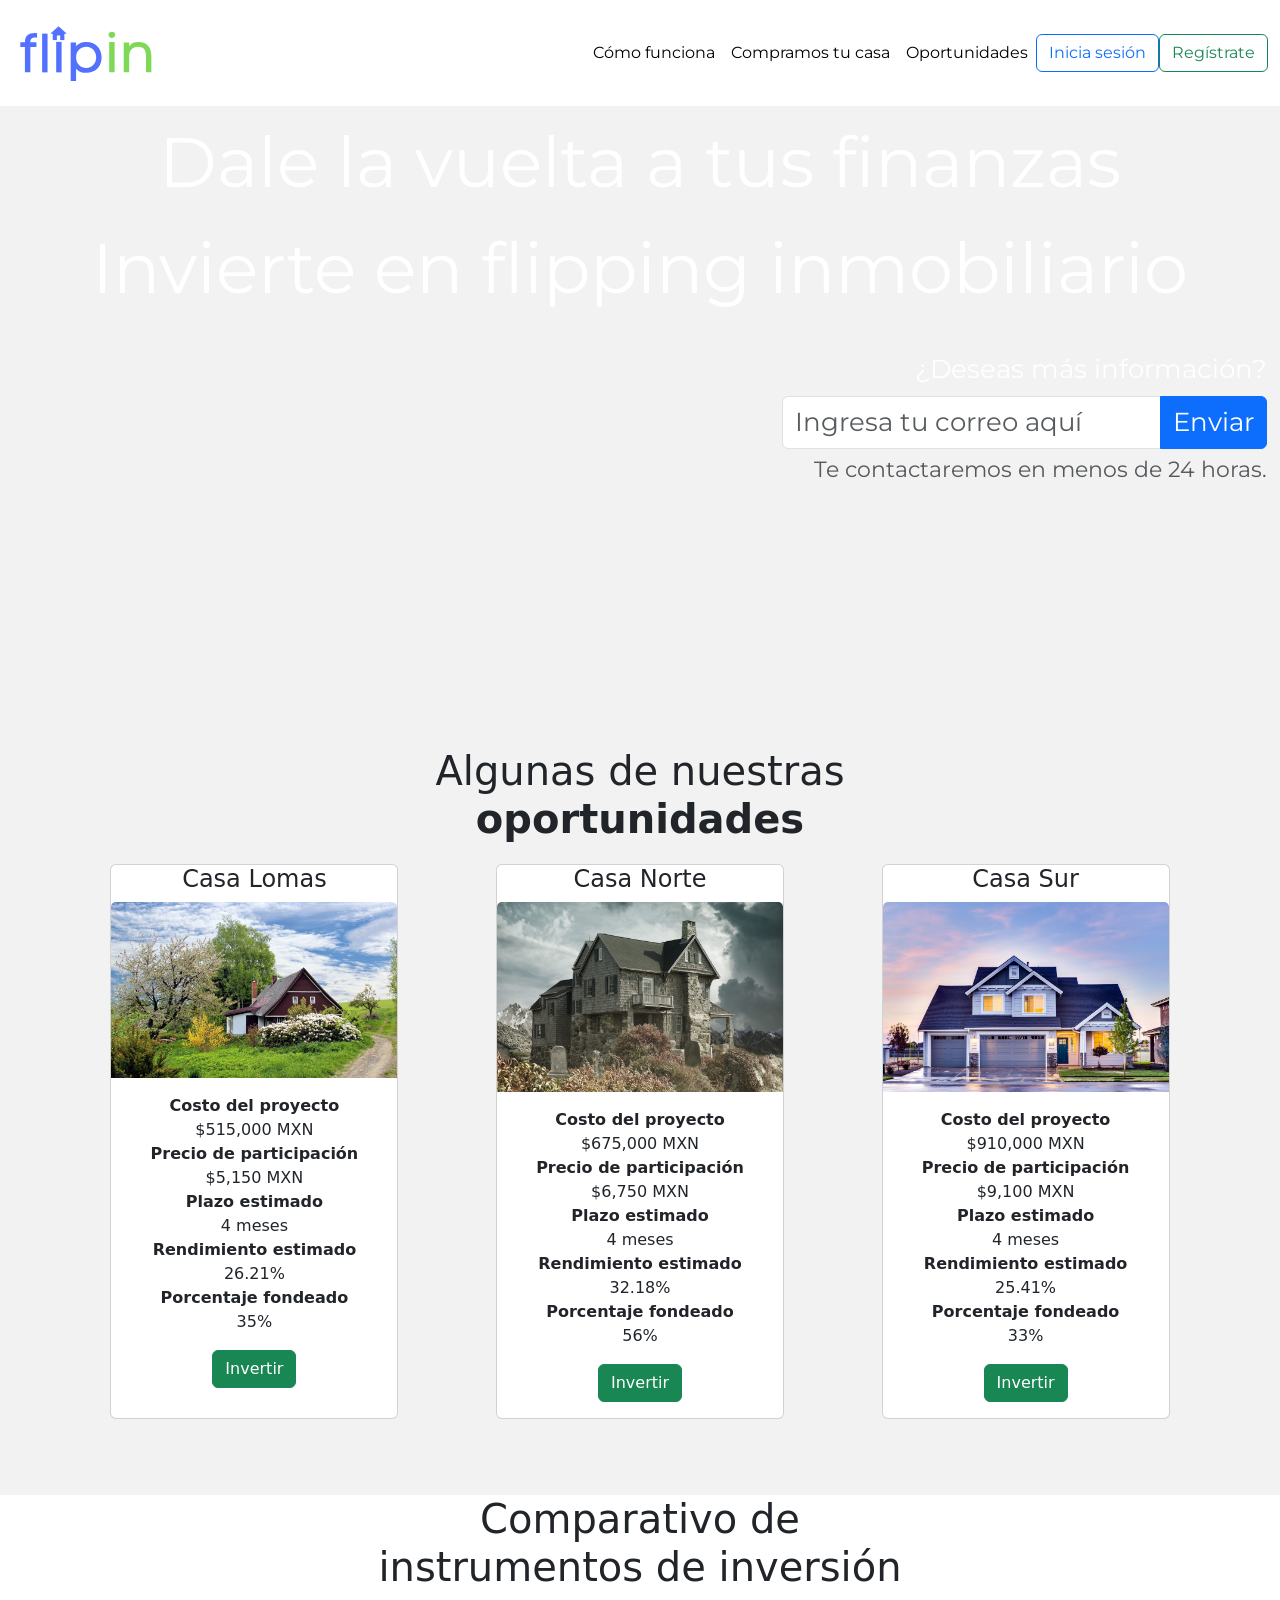
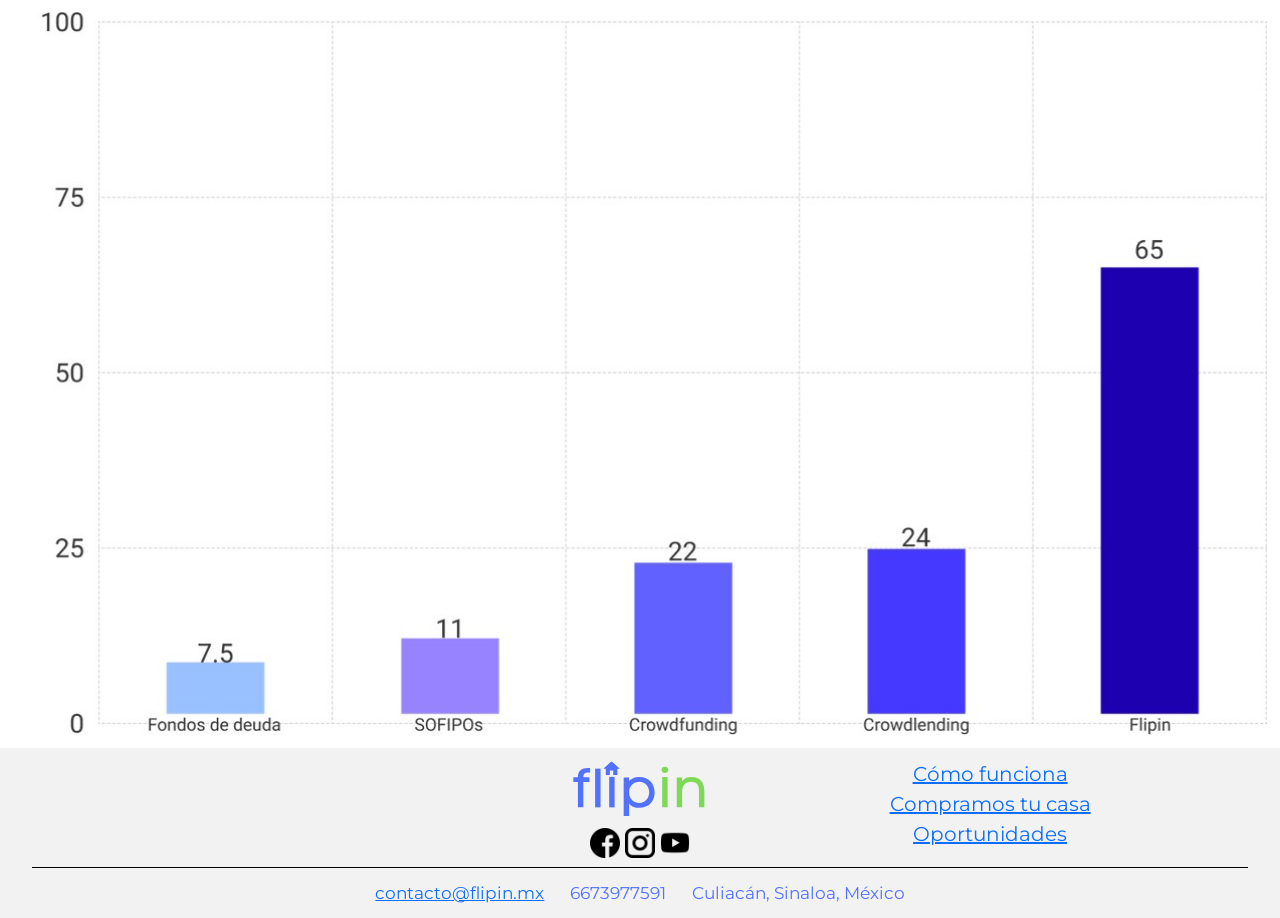
==== commit ab8e4d33: "Se agregan etiquetas semánticas" ====
--- a/index.html
+++ b/index.html
@@ -15,7 +15,7 @@
 
 <body>
   <!-- HEADER -->
-  <div class="header">
+  <header class="header">
     <nav class="navbar navbar-expand-lg navbar-light bg-white">
       <div class="container-fluid">
         <a class="navbar-brand" href="index.html">
@@ -46,9 +46,9 @@
         </div>
       </div>
     </nav>
-  </div>
+  </header>
   <!-- JUMBOTRON  -->
-  <div class="jumbotron">
+  <main class="jumbotron">
     <video autoplay muted loop id="myVideo">
       <source src="./assets/videos/Portada Facebook.mp4" type="video/mp4" />
     </video>
@@ -73,9 +73,9 @@
         </div>
       </form>
     </div>
-  </div>
+  </main>
   <!-- BLOG -->
-  <div class="blog">
+  <article class="blog">
     <!-- titulo -->
     <div>
       <h1>Algunas de nuestras<br><b>oportunidades</b></h1>
@@ -97,44 +97,44 @@
         </div>
       </div>
       <div class="card" style="width: 18rem">
-        <h4 class="card-title">Casa Lomas</h4>
+        <h4 class="card-title">Casa Norte</h4>
         <img src="./assets/images/casa2.jpg" class="card-img-top" alt="..." />
         <div class="card-body">
           <p class="card-text">
-            <b>Costo del proyecto</b><br>$515,000 MXN<br>
-            <b>Precio de participación</b><br>$5,150 MXN<br>
+            <b>Costo del proyecto</b><br>$675,000 MXN<br>
+            <b>Precio de participación</b><br>$6,750 MXN<br>
             <b>Plazo estimado</b><br>4 meses<br>
-            <b>Rendimiento estimado</b><br>26.21%<br>
-            <b>Porcentaje fondeado</b><br>35%<br>
+            <b>Rendimiento estimado</b><br>32.18%<br>
+            <b>Porcentaje fondeado</b><br>56%<br>
           </p>
           <a href="#" class="btn btn-success">Invertir</a>
         </div>
       </div>
       <div class="card" style="width: 18rem">
-        <h4 class="card-title">Casa Lomas</h4>
+        <h4 class="card-title">Casa Sur</h4>
         <img src="./assets/images/casa3.jpg" class="card-img-top" alt="..." />
         <div class="card-body">
           <p class="card-text">
-            <b>Costo del proyecto</b><br>$515,000 MXN<br>
-            <b>Precio de participación</b><br>$5,150 MXN<br>
+            <b>Costo del proyecto</b><br>$910,000 MXN<br>
+            <b>Precio de participación</b><br>$9,100 MXN<br>
             <b>Plazo estimado</b><br>4 meses<br>
-            <b>Rendimiento estimado</b><br>26.21%<br>
-            <b>Porcentaje fondeado</b><br>35%<br>
+            <b>Rendimiento estimado</b><br>25.41%<br>
+            <b>Porcentaje fondeado</b><br>33%<br>
           </p>
           <a href="#" class="btn btn-success">Invertir</a>
         </div>
       </div>
     </div>
-  </div>
+  </article>
   <!-- ADICIONALES -->
-  <div class="adicionales">
+  <article class="adicionales">
     <h1>Comparativo de<br>instrumentos de inversión</h1>
     <div class="chart">
       <img id="chart-comparativo" src="./assets/images/chart.jpg" alt="Comparativo de instrumentos" />
     </div>
-  </div>
+  </article>
   <!-- FOOTER -->
-  <div class="footer">
+  <footer class="footer">
     <div class="footer-container">
       <!-- Dummy div -->
       <div>
@@ -172,7 +172,7 @@
       </div>
     </div>
 
-  </div>
+  </footer>
   <script src="https://cdn.jsdelivr.net/npm/bootstrap@5.1.3/dist/js/bootstrap.bundle.min.js"
     integrity="sha384-ka7Sk0Gln4gmtz2MlQnikT1wXgYsOg+OMhuP+IlRH9sENBO0LRn5q+8nbTov4+1p"
     crossorigin="anonymous"></script>
--- a/styles/style.css
+++ b/styles/style.css
@@ -8,7 +8,14 @@
     width: 100%;
     max-width: 150px;
     height: auto;
-  }
+}
+
+.navbar-collapse {
+    flex-basis: 100%;
+    flex-grow: 1;
+    align-items: center;
+    z-index: 2;
+}
 
 .jumbotron{
     background: #f2f2f2;
@@ -47,7 +54,7 @@
 
 .input-group .btn {
     position: relative;
-    z-index: 2;
+    z-index: 1;
     font-size: 2vw;
 }
 
